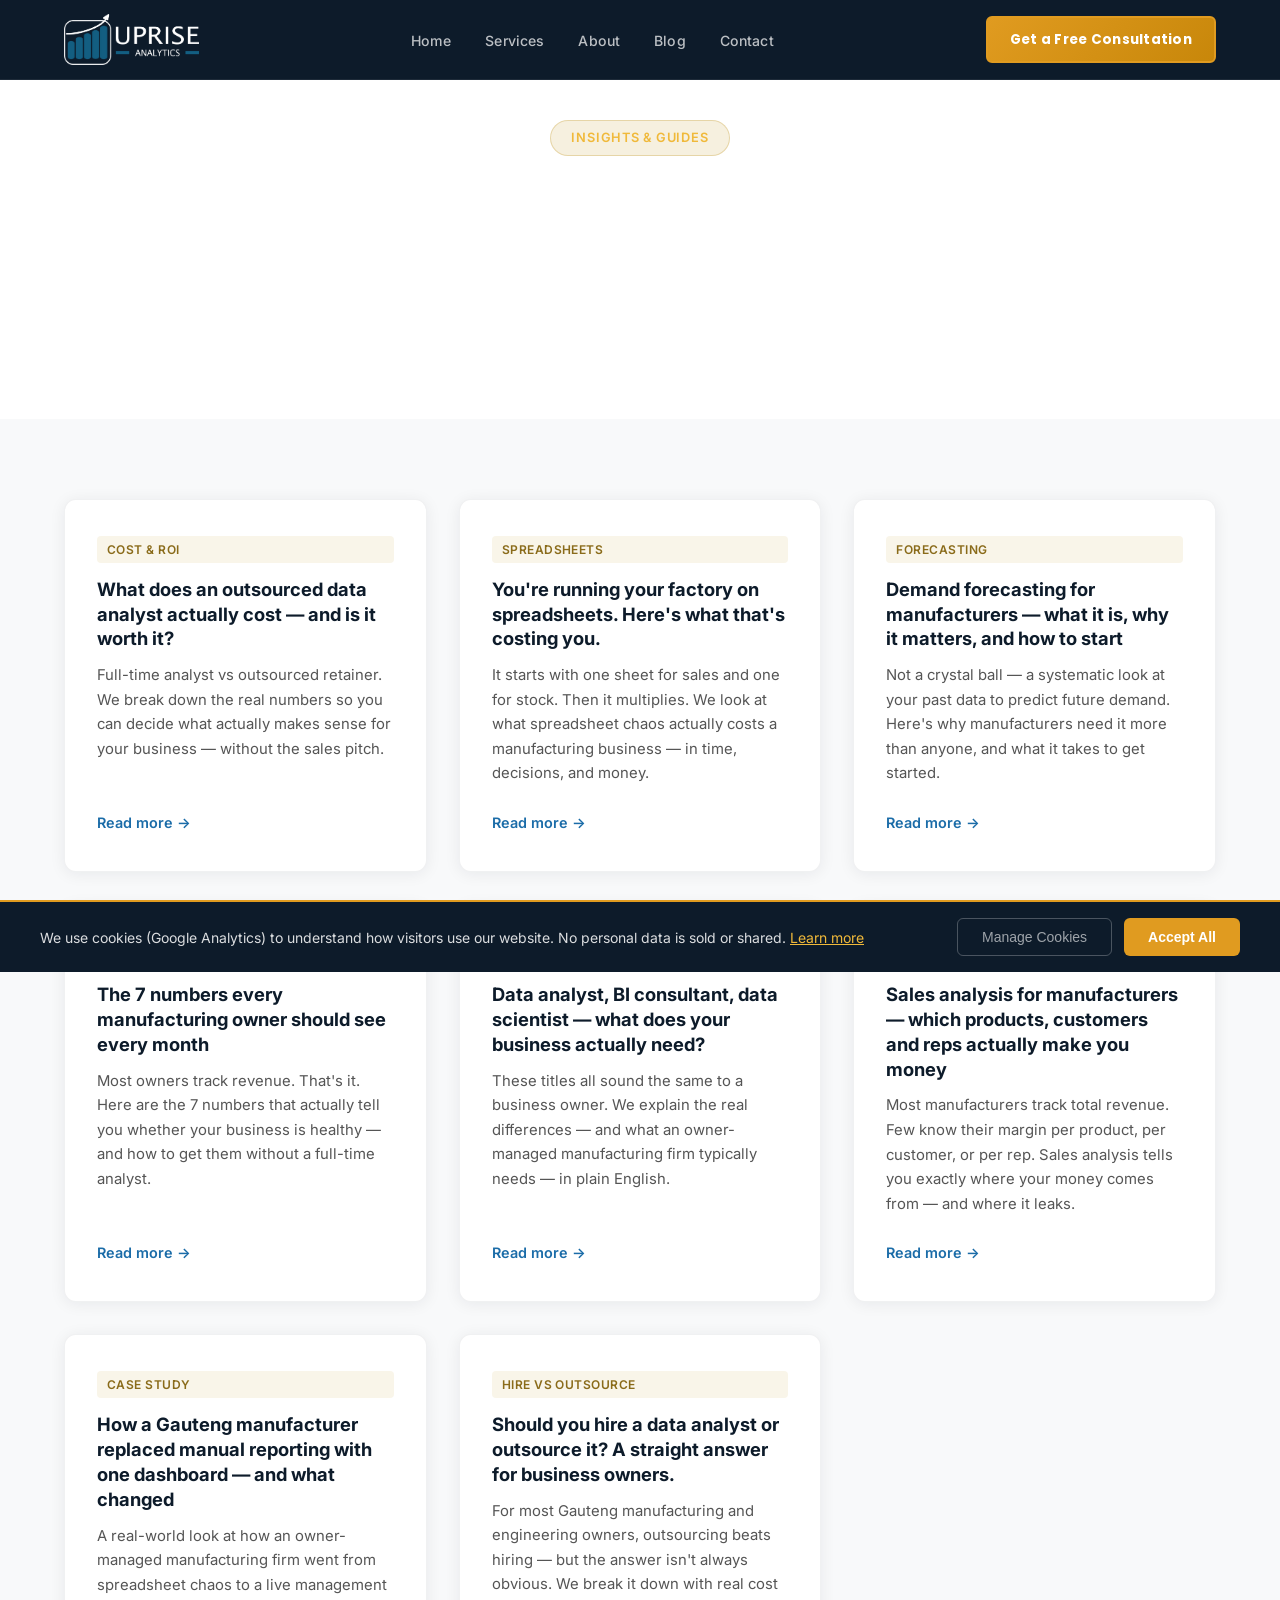
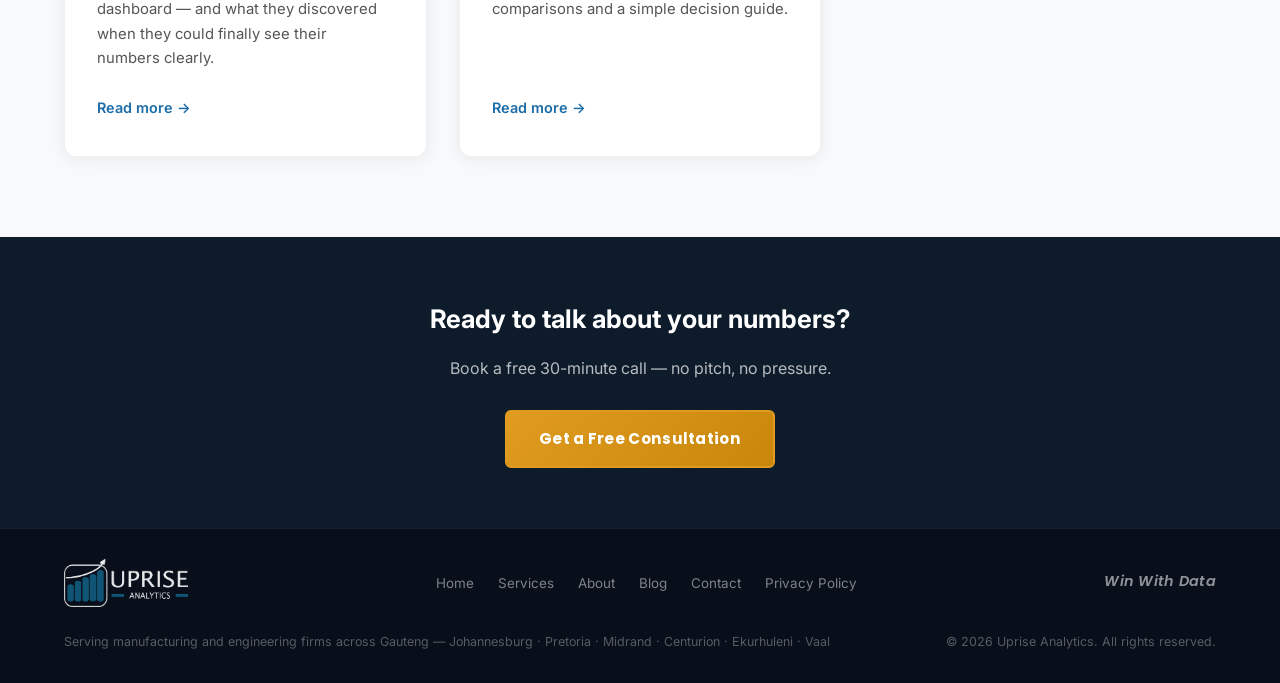
==== blog/index.html @ acd62230 "SEO content rewrite + 8 blog posts targeting Gauteng manufacturing - Rewrote all homepage copy: titl" ====
<!DOCTYPE html>
<html lang="en">
<head>
    <!-- Disable GA if user opted out -->
    <script>if (localStorage.getItem('analyticsConsent') === 'false') { window['ga-disable-G-B9ZDE1XXMC'] = true; }</script>

    <!-- Google tag (gtag.js) -->
    <script async src="https://www.googletagmanager.com/gtag/js?id=G-B9ZDE1XXMC"></script>
    <script>
      window.dataLayer = window.dataLayer || [];
      function gtag(){dataLayer.push(arguments);}
      gtag('js', new Date());
      gtag('config', 'G-B9ZDE1XXMC');
    </script>

    <meta charset="UTF-8">
    <meta name="viewport" content="width=device-width, initial-scale=1.0">
    <meta name="description" content="Practical data and analytics guides for owner-managed manufacturing and engineering businesses in Gauteng. No jargon — just answers.">
    <meta name="robots" content="index, follow">
    <title>Data Analytics Blog for Gauteng Manufacturers | Uprise Analytics</title>

    <!-- Favicon -->
    <link rel="icon" type="image/png" href="../Images/favcon.png">
    <link rel="apple-touch-icon" href="../Images/favcon.png">

    <!-- Canonical -->
    <link rel="canonical" href="https://www.upriseanalytics.co.za/blog/">

    <!-- Open Graph -->
    <meta property="og:type"        content="website">
    <meta property="og:url"         content="https://www.upriseanalytics.co.za/blog/">
    <meta property="og:title"       content="Data Analytics Blog for Gauteng Manufacturers | Uprise Analytics">
    <meta property="og:description" content="Practical data and analytics guides for owner-managed manufacturing and engineering businesses in Gauteng. No jargon — just answers.">
    <meta property="og:image"       content="https://www.upriseanalytics.co.za/Images/logo-dark.png">
    <meta property="og:locale"      content="en_ZA">
    <meta property="og:site_name"   content="Uprise Analytics">

    <!-- Google Fonts -->
    <link rel="preconnect" href="https://fonts.googleapis.com">
    <link rel="preconnect" href="https://fonts.gstatic.com" crossorigin>
    <link href="https://fonts.googleapis.com/css2?family=Poppins:wght@300;400;500;600;700;800&family=Inter:wght@300;400;500;600&display=swap" rel="stylesheet">

    <!-- Styles -->
    <link rel="stylesheet" href="../css/styles.css">
    <style>
        .blog-hero {
            background: var(--color-navy);
            color: white;
            padding: 120px 0 60px;
            text-align: center;
        }
        .blog-hero-badge {
            display: inline-block;
            background: rgba(196,154,42,0.15);
            color: var(--color-accent-light, #C9A84C);
            border: 1px solid rgba(196,154,42,0.3);
            border-radius: 50px;
            padding: 6px 20px;
            font-size: 0.8rem;
            font-weight: 600;
            letter-spacing: 0.06em;
            text-transform: uppercase;
            margin-bottom: 20px;
        }
        .blog-hero h1 {
            font-size: clamp(1.8rem, 4vw, 2.8rem);
            font-weight: 700;
            line-height: 1.2;
            margin-bottom: 16px;
            color: white;
        }
        .blog-hero p {
            font-size: 1.05rem;
            color: rgba(255,255,255,0.75);
            max-width: 600px;
            margin: 0 auto;
        }
        .blog-grid-section {
            padding: 80px 0;
            background: #f8f9fa;
        }
        .blog-grid {
            display: grid;
            grid-template-columns: repeat(auto-fill, minmax(320px, 1fr));
            gap: 32px;
        }
        .blog-card {
            background: white;
            border-radius: 12px;
            padding: 36px 32px;
            box-shadow: 0 2px 16px rgba(13,27,42,0.07);
            display: flex;
            flex-direction: column;
            transition: transform 0.2s ease, box-shadow 0.2s ease;
            border: 1px solid rgba(13,27,42,0.06);
        }
        .blog-card:hover {
            transform: translateY(-4px);
            box-shadow: 0 8px 32px rgba(13,27,42,0.12);
        }
        .blog-card-tag {
            display: inline-block;
            background: rgba(196,154,42,0.1);
            color: #8a6b1a;
            border-radius: 4px;
            padding: 3px 10px;
            font-size: 0.75rem;
            font-weight: 600;
            letter-spacing: 0.04em;
            text-transform: uppercase;
            margin-bottom: 14px;
        }
        .blog-card h2 {
            font-size: 1.15rem;
            font-weight: 700;
            color: var(--color-navy, #0D1B2A);
            line-height: 1.35;
            margin-bottom: 12px;
        }
        .blog-card p {
            font-size: 0.93rem;
            color: #555;
            line-height: 1.65;
            flex-grow: 1;
            margin-bottom: 24px;
        }
        .blog-card-link {
            display: inline-flex;
            align-items: center;
            gap: 6px;
            color: var(--color-blue, #1B6CA8);
            font-weight: 600;
            font-size: 0.9rem;
            text-decoration: none;
            transition: gap 0.2s ease;
        }
        .blog-card-link:hover {
            gap: 10px;
        }
        .blog-cta-section {
            background: var(--color-navy, #0D1B2A);
            padding: 60px 0;
            text-align: center;
        }
        .blog-cta-section h2 {
            color: white;
            font-size: 1.6rem;
            margin-bottom: 12px;
        }
        .blog-cta-section p {
            color: rgba(255,255,255,0.7);
            margin-bottom: 28px;
        }
    </style>
</head>
<body>

    <!-- NAVIGATION -->
    <nav class="navbar" id="navbar">
        <div class="container nav-container">
            <a href="/" class="nav-logo">
                <img src="../Images/logo-white.png" alt="Uprise Analytics" class="nav-logo-img nav-logo-white">
                <img src="../Images/logo-dark.png"  alt="Uprise Analytics" class="nav-logo-img nav-logo-dark">
            </a>
            <ul class="nav-links" id="navLinks">
                <li><a href="/" class="nav-link">Home</a></li>
                <li><a href="/#services" class="nav-link">Services</a></li>
                <li><a href="/#about" class="nav-link">About</a></li>
                <li><a href="/blog/" class="nav-link">Blog</a></li>
                <li><a href="/#contact" class="nav-link">Contact</a></li>
                <li class="nav-mobile-cta"><a href="/#contact" class="btn btn-accent">Get a Free Consultation</a></li>
            </ul>
            <a href="/#contact" class="btn btn-accent nav-cta">Get a Free Consultation</a>
            <button class="hamburger" id="hamburger" aria-label="Toggle navigation menu">
                <span></span>
                <span></span>
                <span></span>
            </button>
        </div>
    </nav>

    <!-- BLOG HERO -->
    <section class="blog-hero">
        <div class="container">
            <span class="blog-hero-badge">Insights &amp; Guides</span>
            <h1>Data &amp; analytics &mdash; straight answers for business owners</h1>
            <p>No vendor pitches. No jargon. Just practical guides written for people who run manufacturing and engineering businesses in Gauteng.</p>
        </div>
    </section>

    <!-- BLOG GRID -->
    <section class="blog-grid-section">
        <div class="container">
            <div class="blog-grid">

                <div class="blog-card">
                    <span class="blog-card-tag">Cost &amp; ROI</span>
                    <h2>What does an outsourced data analyst actually cost &mdash; and is it worth it?</h2>
                    <p>Full-time analyst vs outsourced retainer. We break down the real numbers so you can decide what actually makes sense for your business &mdash; without the sales pitch.</p>
                    <a href="outsourced-data-analyst-cost-south-africa.html" class="blog-card-link">Read more &rarr;</a>
                </div>

                <div class="blog-card">
                    <span class="blog-card-tag">Spreadsheets</span>
                    <h2>You're running your factory on spreadsheets. Here's what that's costing you.</h2>
                    <p>It starts with one sheet for sales and one for stock. Then it multiplies. We look at what spreadsheet chaos actually costs a manufacturing business &mdash; in time, decisions, and money.</p>
                    <a href="running-manufacturing-business-on-spreadsheets.html" class="blog-card-link">Read more &rarr;</a>
                </div>

                <div class="blog-card">
                    <span class="blog-card-tag">Forecasting</span>
                    <h2>Demand forecasting for manufacturers &mdash; what it is, why it matters, and how to start</h2>
                    <p>Not a crystal ball &mdash; a systematic look at your past data to predict future demand. Here's why manufacturers need it more than anyone, and what it takes to get started.</p>
                    <a href="demand-forecasting-manufacturers-south-africa.html" class="blog-card-link">Read more &rarr;</a>
                </div>

                <div class="blog-card">
                    <span class="blog-card-tag">KPIs</span>
                    <h2>The 7 numbers every manufacturing owner should see every month</h2>
                    <p>Most owners track revenue. That's it. Here are the 7 numbers that actually tell you whether your business is healthy &mdash; and how to get them without a full-time analyst.</p>
                    <a href="manufacturing-kpis-every-owner-should-track.html" class="blog-card-link">Read more &rarr;</a>
                </div>

                <div class="blog-card">
                    <span class="blog-card-tag">Hiring Guide</span>
                    <h2>Data analyst, BI consultant, data scientist &mdash; what does your business actually need?</h2>
                    <p>These titles all sound the same to a business owner. We explain the real differences &mdash; and what an owner-managed manufacturing firm typically needs &mdash; in plain English.</p>
                    <a href="data-analyst-vs-bi-consultant.html" class="blog-card-link">Read more &rarr;</a>
                </div>

                <div class="blog-card">
                    <span class="blog-card-tag">Sales Analysis</span>
                    <h2>Sales analysis for manufacturers &mdash; which products, customers and reps actually make you money</h2>
                    <p>Most manufacturers track total revenue. Few know their margin per product, per customer, or per rep. Sales analysis tells you exactly where your money comes from &mdash; and where it leaks.</p>
                    <a href="sales-analysis-for-manufacturers.html" class="blog-card-link">Read more &rarr;</a>
                </div>

                <div class="blog-card">
                    <span class="blog-card-tag">Case Study</span>
                    <h2>How a Gauteng manufacturer replaced manual reporting with one dashboard &mdash; and what changed</h2>
                    <p>A real-world look at how an owner-managed manufacturing firm went from spreadsheet chaos to a live management dashboard &mdash; and what they discovered when they could finally see their numbers clearly.</p>
                    <a href="gauteng-manufacturing-dashboard-case-study.html" class="blog-card-link">Read more &rarr;</a>
                </div>

                <div class="blog-card">
                    <span class="blog-card-tag">Hire vs Outsource</span>
                    <h2>Should you hire a data analyst or outsource it? A straight answer for business owners.</h2>
                    <p>For most Gauteng manufacturing and engineering owners, outsourcing beats hiring &mdash; but the answer isn't always obvious. We break it down with real cost comparisons and a simple decision guide.</p>
                    <a href="hire-or-outsource-data-analyst.html" class="blog-card-link">Read more &rarr;</a>
                </div>

            </div>
        </div>
    </section>

    <!-- BLOG CTA -->
    <section class="blog-cta-section">
        <div class="container">
            <h2>Ready to talk about your numbers?</h2>
            <p>Book a free 30-minute call &mdash; no pitch, no pressure.</p>
            <a href="/#contact" class="btn btn-accent">Get a Free Consultation</a>
        </div>
    </section>

    <!-- FOOTER -->
    <footer class="footer">
        <div class="container footer-container">
            <a href="/" class="nav-logo footer-logo">
                <img src="../Images/logo-white.png" alt="Uprise Analytics" class="footer-logo-img">
            </a>
            <nav class="footer-nav" aria-label="Footer navigation">
                <a href="/">Home</a>
                <a href="/#services">Services</a>
                <a href="/#about">About</a>
                <a href="/blog/">Blog</a>
                <a href="/#contact">Contact</a>
                <a href="/privacy-policy.html">Privacy Policy</a>
            </nav>
            <p class="footer-tagline"><em>Win With Data</em></p>
            <p class="footer-copy">Serving manufacturing and engineering firms across Gauteng &mdash; Johannesburg &middot; Pretoria &middot; Midrand &middot; Centurion &middot; Ekurhuleni &middot; Vaal</p>
            <p class="footer-copy">&copy; 2026 Uprise Analytics. All rights reserved.</p>
        </div>
    </footer>

    <!-- Cookie Consent Banner -->
    <div id="cookieBanner" class="cookie-banner" role="dialog" aria-label="Cookie notice" aria-live="polite">
        <div class="cookie-banner__inner">
            <p class="cookie-banner__text">
                We use cookies (Google Analytics) to understand how visitors use our website. No personal data is sold or shared.
                <a href="/privacy-policy.html" style="color: var(--color-accent-light); text-decoration: underline;">Learn more</a>
            </p>
            <div class="cookie-banner__actions">
                <button id="cookieManage" class="cookie-banner__decline">Manage Cookies</button>
                <button id="cookieAccept" class="cookie-banner__accept">Accept All</button>
            </div>
        </div>
    </div>

    <!-- Cookie Settings Modal -->
    <div id="cookieModal" class="cookie-modal" role="dialog" aria-modal="true" aria-label="Cookie settings">
        <div class="cookie-modal__overlay"></div>
        <div class="cookie-modal__box">
            <div class="cookie-modal__header">
                <h2>Cookie Settings</h2>
                <button id="cookieModalClose" class="cookie-modal__close" aria-label="Close">&times;</button>
            </div>
            <div class="cookie-modal__body">
                <div class="cookie-row">
                    <div class="cookie-row__info">
                        <strong>Essential Cookies</strong>
                        <p>Required for the website to work properly. These cannot be disabled.</p>
                    </div>
                    <label class="cookie-toggle">
                        <input type="checkbox" checked disabled>
                        <span class="cookie-toggle__slider"></span>
                    </label>
                </div>
                <div class="cookie-row">
                    <div class="cookie-row__info">
                        <strong>Analytics Cookies</strong>
                        <p>Google Analytics &mdash; helps us understand how visitors use our site. No personal data is sold or shared.</p>
                    </div>
                    <label class="cookie-toggle">
                        <input type="checkbox" id="analyticsToggle" checked>
                        <span class="cookie-toggle__slider"></span>
                    </label>
                </div>
            </div>
            <div class="cookie-modal__footer">
                <button id="cookieSavePrefs" class="cookie-banner__accept">Save Preferences</button>
            </div>
        </div>
    </div>

    <script src="../js/main.js"></script>
</body>
</html>
---- css/styles.css ----
/* ================================================
   UPRISE ANALYTICS — STYLESHEET
   ================================================ */

/* ---- Custom Properties ---- */
:root {
    --color-primary:       #1B6CA8;   /* rich saturated blue-teal  */
    --color-primary-dark:  #0D1B2A;   /* deep navy                 */
    --color-primary-light: #2E86C1;   /* brighter hover variant    */
    --color-accent:        #E09B20;   /* bright amber — WCAG AA    */
    --color-accent-light:  #F0B93A;
    --color-accent-hover:  #C8870A;   /* darker amber for hover    */
    --color-white:         #FFFFFF;
    --color-surface:       #F8FAFC;   /* barely off-white          */
    --color-why-bg:        #EEF4FB;   /* blue-tinted section bg    */
    --color-gray-50:       #F8F9FA;
    --color-gray-100:      #F1F3F5;
    --color-gray-200:      #E9ECEF;
    --color-gray-400:      #ADB5BD;
    --color-gray-600:      #6C757D;
    --color-text:          #0F172A;
    --color-text-muted:    #475569;

    --font-heading: 'Poppins', sans-serif;
    --font-body:    'Inter', sans-serif;

    --shadow-sm:  0 1px 3px rgba(0,0,0,0.08);
    --shadow-md:  0 4px 16px rgba(0,0,0,0.10);
    --shadow-lg:  0 8px 32px rgba(0,0,0,0.12);
    --shadow-xl:  0 16px 48px rgba(0,0,0,0.15);

    --radius-sm:  6px;
    --radius-md:  12px;
    --radius-lg:  20px;
    --radius-xl:  32px;

    --transition:    all 0.3s ease;
    --container-max: 1200px;
    --nav-height:    80px;
}


/* ================================================
   RESET & BASE
   ================================================ */
*, *::before, *::after {
    box-sizing: border-box;
    margin: 0;
    padding: 0;
}

html {
    scroll-behavior: smooth;
    scroll-padding-top: var(--nav-height);
}

body {
    font-family: var(--font-body);
    color: var(--color-text);
    background: var(--color-white);
    line-height: 1.75;
    -webkit-font-smoothing: antialiased;
}

img  { max-width: 100%; display: block; }
a    { text-decoration: none; color: inherit; }
ul   { list-style: none; }


/* ================================================
   UTILITIES
   ================================================ */
.container {
    max-width: var(--container-max);
    margin: 0 auto;
    padding: 0 24px;
}

.text-accent { color: var(--color-accent); }


/* ---- Buttons ---- */
.btn {
    display: inline-flex;
    align-items: center;
    justify-content: center;
    gap: 8px;
    padding: 14px 32px;
    border-radius: var(--radius-sm);
    font-family: var(--font-heading);
    font-weight: 600;
    font-size: 0.95rem;
    letter-spacing: 0.02em;
    cursor: pointer;
    border: 2px solid transparent;
    transition: var(--transition);
    white-space: nowrap;
}

.btn-primary {
    background: var(--color-primary);
    color: var(--color-white);
    border-color: var(--color-primary);
}
.btn-primary:hover {
    background: var(--color-primary-light);
    border-color: var(--color-primary-light);
    transform: translateY(-2px);
    box-shadow: var(--shadow-md);
}

.btn-accent {
    background: linear-gradient(135deg, var(--color-accent), var(--color-accent-hover));
    color: #ffffff;
    border-color: var(--color-accent);
    font-weight: 700;
}
.btn-accent:hover {
    background: linear-gradient(135deg, var(--color-accent-light), var(--color-accent));
    border-color: var(--color-accent-light);
    transform: translateY(-2px);
    box-shadow: 0 6px 24px rgba(224,155,32,0.40);
}

.btn-light {
    background: var(--color-white);
    color: var(--color-primary);
    border-color: var(--color-white);
}
.btn-light:hover {
    background: transparent;
    color: var(--color-white);
    transform: translateY(-2px);
}

.btn-outline-light {
    background: transparent;
    color: var(--color-white);
    border-color: rgba(255,255,255,0.45);
}
.btn-outline-light:hover {
    background: rgba(255,255,255,0.1);
    border-color: var(--color-white);
    transform: translateY(-2px);
}

.btn-full {
    width: 100%;
    padding: 14px 30px;
}


/* ---- Section Shared ---- */
.section-header {
    text-align: center;
    margin-bottom: 48px;
}

.section-badge {
    display: inline-block;
    padding: 5px 16px;
    background: rgba(28,61,90,0.08);
    color: var(--color-primary);
    border-radius: 100px;
    font-size: 0.72rem;
    font-weight: 700;
    letter-spacing: 0.12em;
    text-transform: uppercase;
    margin-bottom: 14px;
}

.section-badge--light {
    background: rgba(255,255,255,0.14);
    color: rgba(255,255,255,0.9);
}

.section-title {
    font-family: var(--font-heading);
    font-size: clamp(2rem, 4vw, 2.75rem);
    font-weight: 700;
    color: var(--color-text);
    line-height: 1.2;
    margin-bottom: 16px;
}

.section-title--light { color: var(--color-white); }

.section-subtitle {
    font-size: 1rem;
    color: var(--color-text-muted);
    max-width: 540px;
    margin: 0 auto;
    line-height: 1.75;
}

.section-subtitle--light { color: rgba(255,255,255,0.7); }


/* ================================================
   NAVBAR
   ================================================ */
.navbar {
    position: fixed;
    top: 0; left: 0; right: 0;
    z-index: 1000;
    height: var(--nav-height);
    background: #0D1B2A;
    border-bottom: 1px solid rgba(255,255,255,0.07);
    transition: box-shadow 0.3s ease;
}

.navbar.scrolled {
    box-shadow: 0 2px 24px rgba(0,0,0,0.45);
}

.nav-container {
    height: 100%;
    display: flex;
    align-items: center;
    justify-content: space-between;
    gap: 24px;
}

/* ---- Logo (horizontal: icon + wordmark) ---- */
.nav-logo {
    display: flex;
    align-items: center;
    gap: 10px;
    flex-shrink: 0;
    text-decoration: none;
}


/* ---- Nav links ---- */
.nav-links {
    display: flex;
    align-items: center;
    gap: 2px;
    flex: 1;
    justify-content: center;
}

.nav-link {
    padding: 8px 16px;
    border-radius: var(--radius-sm);
    font-size: 0.88rem;
    font-weight: 500;
    color: rgba(255,255,255,0.72);
    transition: var(--transition);
    letter-spacing: 0.01em;
}

.nav-link:hover,
.nav-link.active {
    color: #ffffff;
    background: rgba(255,255,255,0.08);
}

.nav-cta {
    font-size: 0.84rem;
    padding: 10px 22px;
    flex-shrink: 0;
}

/* ---- Hamburger ---- */
.hamburger {
    display: none;
    flex-direction: column;
    gap: 5px;
    background: none;
    border: none;
    cursor: pointer;
    padding: 6px;
    flex-shrink: 0;
}

.hamburger span {
    display: block;
    width: 22px;
    height: 2px;
    background: rgba(255,255,255,0.85);
    border-radius: 2px;
    transition: var(--transition);
}

.hamburger.active span:nth-child(1) { transform: translateY(7px) rotate(45deg); }
.hamburger.active span:nth-child(2) { opacity: 0; transform: scaleX(0); }
.hamburger.active span:nth-child(3) { transform: translateY(-7px) rotate(-45deg); }

/* Navbar logo */
.nav-logo-img {
    height: 52px;
    width: auto;
    object-fit: contain;
    display: block;
}

.nav-logo-dark  { display: none; }
.nav-mobile-cta { display: none; }

/* Footer logo — proper white PNG, no filter needed */
.footer-logo-img {
    height: 48px;
    width: auto;
    object-fit: contain;
    display: block;
    opacity: 0.9;
}


/* ================================================
   HERO
   ================================================ */
.hero {
    min-height: 100vh;
    background: linear-gradient(160deg, #080F1A 0%, #0D1B2A 50%, #0F2D48 100%);
    display: flex;
    flex-direction: column;
    position: relative;
    overflow: hidden;
    padding-top: var(--nav-height);
}

.hero-bg-pattern {
    position: absolute;
    inset: 0;
    background-image:
        radial-gradient(ellipse at 75% 40%, rgba(27,108,168,0.22) 0%, transparent 60%),
        radial-gradient(ellipse at 15% 85%, rgba(224,155,32,0.08) 0%, transparent 50%);
    pointer-events: none;
}

.hero-container {
    flex: 1;
    display: grid;
    grid-template-columns: 1fr 1fr;
    gap: 56px;
    align-items: center;
    padding-top: 72px;
    padding-bottom: 56px;
}

/* About card logo */
.about-logo-img {
    width: 100%;
    max-width: 260px;
    height: auto;
    object-fit: contain;
    display: block;
    margin: 0 auto;
    opacity: 0.92;
}

.hero-badge {
    display: inline-block;
    padding: 6px 16px;
    background: rgba(201,168,76,0.14);
    border: 1px solid rgba(201,168,76,0.28);
    color: var(--color-accent-light);
    border-radius: 100px;
    font-size: 0.72rem;
    font-weight: 600;
    letter-spacing: 0.1em;
    text-transform: uppercase;
    margin-bottom: 22px;
}

.hero-title {
    font-family: var(--font-heading);
    font-size: clamp(2.4rem, 5.5vw, 3.5rem);
    font-weight: 800;
    color: var(--color-white);
    line-height: 1.15;
    margin-bottom: 22px;
}

.hero-subtitle {
    font-size: 1.1rem;
    color: rgba(255,255,255,0.72);
    line-height: 1.8;
    margin-bottom: 40px;
    max-width: 480px;
}

.hero-actions {
    display: flex;
    gap: 14px;
    flex-wrap: wrap;
}

.hero-slogan {
    margin-top: 20px;
    margin-bottom: 4px;
    font-family: var(--font-heading);
    font-size: 1.05rem;
    font-weight: 600;
    color: rgba(255,255,255,0.75);
    letter-spacing: 0.02em;
}

.hero-trust {
    margin-top: 8px;
    font-size: 0.82rem;
    color: rgba(255,255,255,0.48);
    letter-spacing: 0.01em;
}

/* Chart graphic */
.hero-visual {
    display: flex;
    align-items: center;
    justify-content: center;
}

.chart-graphic {
    background: rgba(255,255,255,0.04);
    border: 1px solid rgba(255,255,255,0.1);
    border-radius: var(--radius-lg);
    padding: 28px 24px;
    backdrop-filter: blur(8px);
    width: 100%;
    max-width: 420px;
}

.hero-chart { width: 100%; }

/* Scroll indicator */
.hero-scroll {
    display: flex;
    flex-direction: column;
    align-items: center;
    gap: 8px;
    padding: 20px;
    color: rgba(255,255,255,0.38);
    font-size: 0.7rem;
    letter-spacing: 0.12em;
    text-transform: uppercase;
}

.scroll-line {
    width: 1px;
    height: 36px;
    background: linear-gradient(to bottom, rgba(255,255,255,0.38), transparent);
    animation: scrollPulse 2s ease-in-out infinite;
}

@keyframes scrollPulse {
    0%, 100% { opacity: 0.38; }
    50%       { opacity: 0.9; }
}


/* ================================================
   TOOLS STRIP
   ================================================ */
.tools-strip {
    background: var(--color-white);
    border-top: 1px solid var(--color-gray-200);
    border-bottom: 1px solid var(--color-gray-200);
    padding: 22px 0;
}

.tools-strip-inner {
    display: flex;
    align-items: center;
    gap: 32px;
    flex-wrap: wrap;
}

.tools-strip-label {
    font-size: 0.67rem;
    font-weight: 700;
    letter-spacing: 0.14em;
    text-transform: uppercase;
    color: var(--color-text-muted);
    white-space: nowrap;
    flex-shrink: 0;
}

.tools-list {
    display: flex;
    align-items: center;
    flex-wrap: wrap;
    gap: 0;
    flex: 1;
}

.tool-item {
    font-size: 0.8rem;
    font-weight: 600;
    color: var(--color-text);
    font-family: var(--font-heading);
    padding: 4px 18px;
    border-right: 1px solid var(--color-gray-200);
    white-space: nowrap;
}

.tool-item:last-child {
    border-right: none;
}


/* ================================================
   SERVICES
   ================================================ */
.services {
    padding: 80px 0;
    background: var(--color-surface);
}

.services-grid {
    display: grid;
    grid-template-columns: repeat(3, 1fr);
    gap: 24px;
}

.service-card {
    background: var(--color-white);
    border: 1.5px solid var(--color-gray-200);
    border-radius: var(--radius-lg);
    padding: 40px 32px;
    position: relative;
    transition: var(--transition);
}

.service-card:hover {
    border-color: var(--color-primary);
    border-left: 3px solid var(--color-accent);
    transform: translateY(-5px);
    box-shadow: var(--shadow-lg);
}

/* Featured card */
.service-card.featured {
    background: linear-gradient(145deg, #1B4F72 0%, #1B6CA8 100%);
    border-color: #1B6CA8;
}

.service-card.featured .service-title { color: var(--color-white); }

.service-card.featured .service-desc,
.service-card.featured .service-list li { color: rgba(255,255,255,0.75); }

.service-card.featured .service-icon {
    background: rgba(255,255,255,0.12);
    color: var(--color-accent);
}

.service-card.featured .service-list li::before {
    background: var(--color-accent);
}

.featured-badge {
    position: absolute;
    top: -1px;
    right: 24px;
    background: var(--color-accent);
    color: var(--color-primary-dark);
    font-size: 0.68rem;
    font-weight: 700;
    letter-spacing: 0.09em;
    text-transform: uppercase;
    padding: 4px 12px;
    border-radius: 0 0 var(--radius-sm) var(--radius-sm);
}

.service-icon {
    width: 58px;
    height: 58px;
    background: rgba(28,61,90,0.07);
    color: var(--color-primary);
    border-radius: var(--radius-md);
    display: flex;
    align-items: center;
    justify-content: center;
    margin: 0 auto 22px;
    flex-shrink: 0;
}

.service-title {
    font-family: var(--font-heading);
    font-size: 1.1rem;
    font-weight: 700;
    color: var(--color-text);
    margin-bottom: 12px;
    line-height: 1.35;
}

.service-desc {
    font-size: 0.94rem;
    color: var(--color-text-muted);
    line-height: 1.75;
    margin-bottom: 24px;
}

.service-list {
    display: flex;
    flex-direction: column;
    gap: 9px;
}

.service-list li {
    font-size: 0.9rem;
    color: var(--color-text-muted);
    padding-left: 18px;
    position: relative;
    line-height: 1.5;
}

.service-list li::before {
    content: '';
    position: absolute;
    left: 0;
    top: 6px;
    width: 6px;
    height: 6px;
    background: var(--color-accent);
    border-radius: 50%;
}


/* ================================================
   CTA STRIP
   ================================================ */
.cta-strip {
    background: #0D1B2A;
    border-top: 3px solid var(--color-accent);
    border-bottom: 1px solid rgba(255,255,255,0.06);
    padding: 48px 0;
}

.cta-strip-inner {
    display: flex;
    align-items: center;
    justify-content: space-between;
    gap: 24px;
    flex-wrap: wrap;
}

.cta-strip-text {
    font-family: var(--font-heading);
    font-weight: 700;
    font-size: clamp(1.2rem, 2.5vw, 1.6rem);
    color: var(--color-white);
}


/* ================================================
   WHY US
   ================================================ */
.why-us {
    padding: 100px 0;
    background: var(--color-why-bg);
}

.why-grid {
    display: grid;
    grid-template-columns: repeat(4, 1fr);
    gap: 20px;
}

.why-card {
    background: var(--color-white);
    border-radius: var(--radius-lg);
    padding: 32px 24px;
    text-align: center;
    border: 1.5px solid var(--color-gray-200);
    transition: var(--transition);
}

.why-card:hover {
    transform: translateY(-4px);
    box-shadow: var(--shadow-md);
    border-color: var(--color-primary);
}

.why-icon {
    width: 52px;
    height: 52px;
    background: rgba(27, 108, 168, 0.1);
    color: var(--color-primary);
    border-radius: var(--radius-md);
    display: flex;
    align-items: center;
    justify-content: center;
    margin: 0 auto 18px;
}

.why-card h4,
.why-card-title {
    font-family: var(--font-heading);
    font-size: 0.92rem;
    font-weight: 700;
    color: var(--color-text);
    margin-bottom: 10px;
    line-height: 1.4;
}

.why-card p {
    font-size: 0.84rem;
    color: var(--color-text-muted);
    line-height: 1.65;
}


/* ================================================
   ABOUT
   ================================================ */
.about {
    padding: 100px 0;
    background: var(--color-white);
}

.about-container {
    display: grid;
    grid-template-columns: 1fr 1.6fr;
    gap: 80px;
    align-items: center;
}

.about-card {
    background: linear-gradient(145deg, #0D1B2A 0%, #1B4F72 100%);
    border-radius: var(--radius-xl);
    padding: 48px 40px;
    color: var(--color-white);
    display: flex;
    flex-direction: column;
    gap: 28px;
}

.about-logo {
    display: flex;
    justify-content: center;
    padding-bottom: 4px;
}

.about-divider {
    height: 1px;
    background: rgba(255,255,255,0.1);
}

.about-stat {
    display: flex;
    flex-direction: column;
    gap: 4px;
}

.stat-number {
    font-family: var(--font-heading);
    font-size: 1.9rem;
    font-weight: 800;
    color: var(--color-accent);
    line-height: 1;
}

.stat-label {
    font-size: 0.82rem;
    color: rgba(255,255,255,0.65);
    letter-spacing: 0.03em;
}

/* About text side */
.about-content .section-badge { display: inline-block; margin-bottom: 12px; }
.about-content .section-title { text-align: left; margin-bottom: 24px; }

.about-text {
    font-size: 1rem;
    color: var(--color-text-muted);
    line-height: 1.8;
    margin-bottom: 16px;
}

.about-content .btn { margin-top: 32px; }


/* ================================================
   CONTACT
   ================================================ */
.contact {
    padding: 100px 0;
    background: linear-gradient(135deg, #0D1B2A 0%, #1B3A5C 100%);
}

.contact .section-header { margin-bottom: 56px; }

.contact-container {
    display: grid;
    grid-template-columns: 1fr 2fr;
    gap: 48px;
    background: rgba(255,255,255,0.04);
    border: 1px solid rgba(255,255,255,0.1);
    border-radius: var(--radius-xl);
    padding: 48px;
    backdrop-filter: blur(8px);
}

.contact-info h3 {
    font-family: var(--font-heading);
    font-size: 1rem;
    font-weight: 700;
    color: var(--color-white);
    margin-bottom: 32px;
}

.contact-item {
    display: flex;
    align-items: flex-start;
    gap: 16px;
    margin-bottom: 24px;
}

.contact-icon {
    width: 44px;
    height: 44px;
    background: rgba(255,255,255,0.1);
    border: 1px solid rgba(255,255,255,0.15);
    border-radius: var(--radius-sm);
    display: flex;
    align-items: center;
    justify-content: center;
    flex-shrink: 0;
    color: #ffffff;   /* SVG icons inherit this as stroke color */
}

.contact-label {
    display: block;
    font-size: 0.7rem;
    color: rgba(255,255,255,0.45);
    letter-spacing: 0.1em;
    text-transform: uppercase;
    margin-bottom: 4px;
}

.contact-value {
    font-size: 0.88rem;
    color: var(--color-white);
    font-weight: 500;
    transition: var(--transition);
    word-break: break-all;
}

.contact-value:hover { color: var(--color-accent); }

/* Form */
.contact-form {
    display: flex;
    flex-direction: column;
    gap: 18px;
    min-width: 0;
}

.form-row {
    display: grid;
    grid-template-columns: 1fr 1fr;
    gap: 18px;
}

.form-group {
    display: flex;
    flex-direction: column;
    gap: 7px;
    min-width: 0;
}

.form-group label {
    font-size: 0.78rem;
    font-weight: 600;
    color: rgba(255,255,255,0.78);
    letter-spacing: 0.04em;
}

.form-group input,
.form-group select,
.form-group textarea {
    width: 100%;
    background: rgba(255,255,255,0.07);
    border: 1.5px solid rgba(255,255,255,0.14);
    border-radius: var(--radius-sm);
    padding: 12px 16px;
    font-family: var(--font-body);
    font-size: 0.9rem;
    color: var(--color-white);
    transition: var(--transition);
    outline: none;
    -webkit-appearance: none;
}

.form-group input::placeholder,
.form-group textarea::placeholder {
    color: rgba(255,255,255,0.28);
}

.form-group select option {
    background: var(--color-primary-dark);
    color: var(--color-white);
}

.form-group input:focus,
.form-group select:focus,
.form-group textarea:focus {
    border-color: var(--color-accent);
    background: rgba(255,255,255,0.11);
    box-shadow: 0 0 0 3px rgba(201,168,76,0.14);
}

.form-group textarea {
    resize: vertical;
    min-height: 100px;
}

.label-optional {
    font-weight: 400;
    opacity: 0.55;
    font-size: 0.72rem;
}


.form-success {
    display: none;
    padding: 14px 20px;
    background: rgba(34,197,94,0.14);
    border: 1px solid rgba(34,197,94,0.28);
    border-radius: var(--radius-sm);
    color: #86efac;
    font-size: 0.88rem;
    text-align: center;
}

.form-success.show { display: block; }


/* ================================================
   FOOTER
   ================================================ */
.footer {
    background: #080F1A;
    border-top: 1px solid rgba(255,255,255,0.07);
    padding: 30px 0;
}

.footer-container {
    display: flex;
    align-items: center;
    justify-content: space-between;
    gap: 24px;
    flex-wrap: wrap;
}

.footer-logo { display: flex; align-items: center; }

.footer-nav {
    display: flex;
    gap: 24px;
}

.footer-nav a {
    font-size: 0.84rem;
    color: rgba(255,255,255,0.48);
    transition: var(--transition);
}

.footer-nav a:hover { color: var(--color-accent); }

.footer-tagline {
    font-family: var(--font-heading);
    font-size: 0.9rem;
    font-weight: 600;
    color: rgba(255,255,255,0.55);
    margin-bottom: 4px;
    letter-spacing: 0.02em;
}

.footer-copy {
    font-size: 0.78rem;
    color: rgba(255,255,255,0.32);
}


/* ================================================
   SCROLL ANIMATIONS
   ================================================ */
[data-aos] {
    opacity: 0;
    transform: translateY(28px);
    transition: opacity 0.65s ease, transform 0.65s ease;
}

[data-aos].aos-animate {
    opacity: 1;
    transform: translateY(0);
}

[data-aos-delay="100"] { transition-delay: 0.1s; }
[data-aos-delay="200"] { transition-delay: 0.2s; }
[data-aos-delay="300"] { transition-delay: 0.3s; }


/* ================================================
   RESPONSIVE — TABLET  (≤ 1024px)
   ================================================ */
@media (max-width: 1024px) {
    .services-grid     { grid-template-columns: 1fr 1fr; }
    .why-grid          { grid-template-columns: 1fr 1fr; }
    .about-container   { gap: 48px; }
    .contact-container { grid-template-columns: 1fr 1.5fr; }

    .nav-mobile-cta    { display: none; }
}


/* ================================================
   RESPONSIVE — MOBILE  (≤ 768px)
   ================================================ */
@media (max-width: 768px) {
    :root { --nav-height: 68px; }

    /* ---- Navbar: white on mobile so it's visible above dark hero ---- */
    .navbar {
        background: #ffffff;
        border-bottom: 1px solid rgba(0,0,0,0.10);
        box-shadow: 0 2px 12px rgba(0,0,0,0.08);
    }
    .navbar.scrolled { box-shadow: 0 2px 20px rgba(0,0,0,0.14); }

    /* Logo: swap to dark version, larger on mobile */
    .nav-logo-white { display: none; }
    .nav-logo-dark  { display: block; }
    .nav-logo-img   { height: 48px; }

    /* Nav links: dark text on white dropdown */
    .nav-link                { color: rgba(13,27,42,0.72); padding: 14px 12px; font-size: 0.95rem; }
    .nav-link:hover          { background: rgba(13,27,42,0.06); color: #0D1B2A; }
    .nav-link.active         { color: #0D1B2A; background: rgba(13,27,42,0.08); }

    /* Hamburger: dark lines */
    .hamburger span { background: #0D1B2A; }

    .nav-cta   { display: none; }
    .hamburger { display: flex; }

    /* Dropdown menu */
    .nav-links {
        display: flex;
        position: fixed;
        top: var(--nav-height);
        left: 0; right: 0;
        background: #ffffff;
        flex-direction: column;
        align-items: stretch;
        padding: 8px 20px 20px;
        gap: 2px;
        border-bottom: 1px solid rgba(0,0,0,0.10);
        box-shadow: 0 8px 24px rgba(0,0,0,0.12);
        visibility: hidden;
        opacity: 0;
        pointer-events: none;
        transform: translateY(-8px);
        transition: opacity 0.22s ease, transform 0.22s ease, visibility 0s linear 0.22s;
        z-index: 999;
    }

    .nav-links.open {
        visibility: visible;
        opacity: 1;
        pointer-events: auto;
        transform: translateY(0);
        transition: opacity 0.22s ease, transform 0.22s ease, visibility 0s linear 0s;
    }

    /* CTA inside mobile menu */
    .nav-mobile-cta      { display: block; padding-top: 12px; margin-top: 8px; border-top: 1px solid rgba(0,0,0,0.08); }
    .nav-mobile-cta .btn { width: 100%; justify-content: center; padding: 13px 20px; }

    /* ---- Section padding ---- */
    .services  { padding: 60px 0; }
    .why-us    { padding: 60px 0; }
    .about     { padding: 60px 0; }
    .contact   { padding: 60px 0; }
    .cta-strip { padding: 36px 0; }

    /* ---- Tools strip ---- */
    .tools-strip         { padding: 18px 0; }
    .tools-strip-inner   { flex-direction: column; gap: 12px; }
    .tools-list          { justify-content: center; }
    .tool-item           { border-right: none; padding: 3px 12px; }

    /* ---- CTA strip ---- */
    .cta-strip-inner { flex-direction: column; text-align: center; gap: 20px; }

    /* ---- Hero ---- */
    .hero-container {
        grid-template-columns: 1fr;
        padding-top: 40px;
        padding-bottom: 40px;
        text-align: center;
    }
    .hero-badge    { display: inline-block; }
    .hero-subtitle { margin-left: auto; margin-right: auto; }
    .hero-actions  { justify-content: center; }
    .hero-trust    { text-align: center; }
    .hero-visual   { display: none; }

    /* ---- Services ---- */
    .services-grid { grid-template-columns: 1fr; }
    .service-card  { padding: 32px 24px; }

    /* ---- Why Us ---- */
    .why-card  { padding: 28px 20px; }
    .why-icon  { width: 46px; height: 46px; }

    /* ---- About ---- */
    .about-container { grid-template-columns: 1fr; gap: 32px; }
    .about-card      { padding: 36px 28px; }
    .about-logo-img  { max-width: 200px; }
    .stat-number     { font-size: 1.6rem; }
    .about-stat      { text-align: center; align-items: center; }
    .about-content .section-title { text-align: center; }
    .about-content .section-badge { text-align: center; display: block; }
    .about-text      { text-align: center; }
    .about-content .btn { display: block; width: 100%; text-align: center; }

    /* ---- Contact ---- */
    .contact-container { grid-template-columns: 1fr; padding: 32px 20px; overflow: hidden; }
    .contact-info      { text-align: center; }
    .contact-info h3   { text-align: center; }
    .contact-item      { flex-direction: column; align-items: center; }
    .form-row          { grid-template-columns: 1fr; }
    .form-group input,
    .form-group select,
    .form-group textarea { font-size: 16px; }

    /* ---- Footer ---- */
    .footer-container  { flex-direction: column; text-align: center; gap: 16px; }
    .footer-nav        { justify-content: center; flex-wrap: wrap; gap: 16px; }
}


/* ================================================
   RESPONSIVE — SMALL MOBILE  (≤ 480px)
   ================================================ */
@media (max-width: 480px) {
    :root { --nav-height: 64px; }

    .nav-logo-img   { height: 40px; }

    /* Section padding tighter on small phones */
    .services  { padding: 48px 0; }
    .why-us    { padding: 48px 0; }
    .about     { padding: 48px 0; }
    .contact   { padding: 48px 0; }

    /* Section header */
    .section-header { margin-bottom: 36px; }

    /* Hero */
    .hero-title    { font-size: clamp(1.9rem, 8vw, 2.4rem); }
    .hero-subtitle { font-size: 0.97rem; }
    .hero-actions  { flex-direction: column; }
    .hero-actions .btn { width: 100%; justify-content: center; }

    /* Why Us — single column */
    .why-grid { grid-template-columns: 1fr; }

    /* Service cards */
    .service-card { padding: 28px 20px; }

    /* About */
    .about-card   { padding: 28px 20px; }

    /* Contact */
    .contact-container { padding: 28px 16px; }
    .contact-item { gap: 12px; }

    /* Footer */
    .footer-container { flex-direction: column; text-align: center; }
    .footer-nav       { justify-content: center; flex-wrap: wrap; gap: 14px; }
}


/* ================================================
   COOKIE CONSENT BANNER
   ================================================ */
.cookie-banner {
    position: fixed;
    bottom: 0;
    left: 0;
    right: 0;
    background: var(--color-primary-dark);
    border-top: 2px solid var(--color-accent);
    padding: 16px 24px;
    z-index: 9999;
    transform: translateY(100%);
    transition: transform 0.35s ease;
}

.cookie-banner.visible {
    transform: translateY(0);
}

.cookie-banner__inner {
    max-width: var(--container-max);
    margin: 0 auto;
    display: flex;
    align-items: center;
    justify-content: space-between;
    gap: 24px;
}

.cookie-banner__text {
    color: rgba(255, 255, 255, 0.85);
    font-size: 0.875rem;
    line-height: 1.5;
    margin: 0;
}

.cookie-banner__actions {
    display: flex;
    gap: 12px;
    flex-shrink: 0;
}

.cookie-banner__accept {
    background: var(--color-accent);
    color: #fff;
    border: none;
    padding: 10px 24px;
    border-radius: var(--radius-sm);
    font-size: 0.875rem;
    font-weight: 600;
    cursor: pointer;
    transition: background 0.2s;
}

.cookie-banner__accept:hover {
    background: var(--color-accent-hover);
}

.cookie-banner__decline {
    background: transparent;
    color: rgba(255, 255, 255, 0.6);
    border: 1px solid rgba(255, 255, 255, 0.25);
    padding: 10px 24px;
    border-radius: var(--radius-sm);
    font-size: 0.875rem;
    font-weight: 500;
    cursor: pointer;
    transition: all 0.2s;
}

.cookie-banner__decline:hover {
    color: rgba(255, 255, 255, 0.9);
    border-color: rgba(255, 255, 255, 0.5);
}

@media (max-width: 600px) {
    .cookie-banner__inner {
        flex-direction: column;
        align-items: flex-start;
        gap: 14px;
    }

    .cookie-banner__actions {
        width: 100%;
    }

    .cookie-banner__accept,
    .cookie-banner__decline {
        flex: 1;
        text-align: center;
    }
}


/* ================================================
   COOKIE SETTINGS MODAL
   ================================================ */
.cookie-modal {
    display: none;
    position: fixed;
    inset: 0;
    z-index: 10000;
    align-items: center;
    justify-content: center;
    padding: 24px;
}

.cookie-modal.open {
    display: flex;
}

.cookie-modal__overlay {
    position: absolute;
    inset: 0;
    background: rgba(13, 27, 42, 0.75);
    backdrop-filter: blur(3px);
}

.cookie-modal__box {
    position: relative;
    background: #fff;
    border-radius: var(--radius-md);
    width: 100%;
    max-width: 500px;
    box-shadow: var(--shadow-xl);
    overflow: hidden;
}

.cookie-modal__header {
    display: flex;
    align-items: center;
    justify-content: space-between;
    padding: 20px 24px;
    border-bottom: 1px solid var(--color-gray-200);
}

.cookie-modal__header h2 {
    font-family: var(--font-heading);
    font-size: 1.05rem;
    font-weight: 700;
    color: var(--color-primary-dark);
    margin: 0;
}

.cookie-modal__close {
    background: none;
    border: none;
    font-size: 1.6rem;
    line-height: 1;
    color: var(--color-gray-400);
    cursor: pointer;
    padding: 2px 6px;
    transition: color 0.2s;
}

.cookie-modal__close:hover { color: var(--color-text); }

.cookie-modal__body {
    padding: 20px 24px;
    display: flex;
    flex-direction: column;
    gap: 14px;
}

.cookie-row {
    display: flex;
    align-items: center;
    justify-content: space-between;
    gap: 20px;
    padding: 16px;
    border: 1px solid var(--color-gray-200);
    border-radius: var(--radius-sm);
}

.cookie-row__info strong {
    display: block;
    font-size: 0.875rem;
    font-weight: 600;
    color: var(--color-text);
    margin-bottom: 4px;
}

.cookie-row__info p {
    font-size: 0.8rem;
    color: var(--color-text-muted);
    line-height: 1.5;
    margin: 0;
}

.cookie-modal__footer {
    padding: 16px 24px 20px;
    border-top: 1px solid var(--color-gray-200);
    display: flex;
    justify-content: flex-end;
}

/* Toggle Switch */
.cookie-toggle {
    position: relative;
    display: inline-block;
    width: 48px;
    height: 26px;
    flex-shrink: 0;
}

.cookie-toggle input {
    opacity: 0;
    width: 0;
    height: 0;
    position: absolute;
}

.cookie-toggle__slider {
    position: absolute;
    cursor: pointer;
    inset: 0;
    background: var(--color-gray-200);
    border-radius: 26px;
    transition: background 0.25s;
}

.cookie-toggle__slider:before {
    content: "";
    position: absolute;
    height: 20px;
    width: 20px;
    left: 3px;
    bottom: 3px;
    background: #fff;
    border-radius: 50%;
    box-shadow: 0 1px 3px rgba(0,0,0,0.2);
    transition: transform 0.25s;
}

.cookie-toggle input:checked + .cookie-toggle__slider {
    background: var(--color-accent);
}

.cookie-toggle input:checked + .cookie-toggle__slider:before {
    transform: translateX(22px);
}

.cookie-toggle input:disabled + .cookie-toggle__slider {
    background: var(--color-gray-400);
    cursor: not-allowed;
    opacity: 0.7;
}
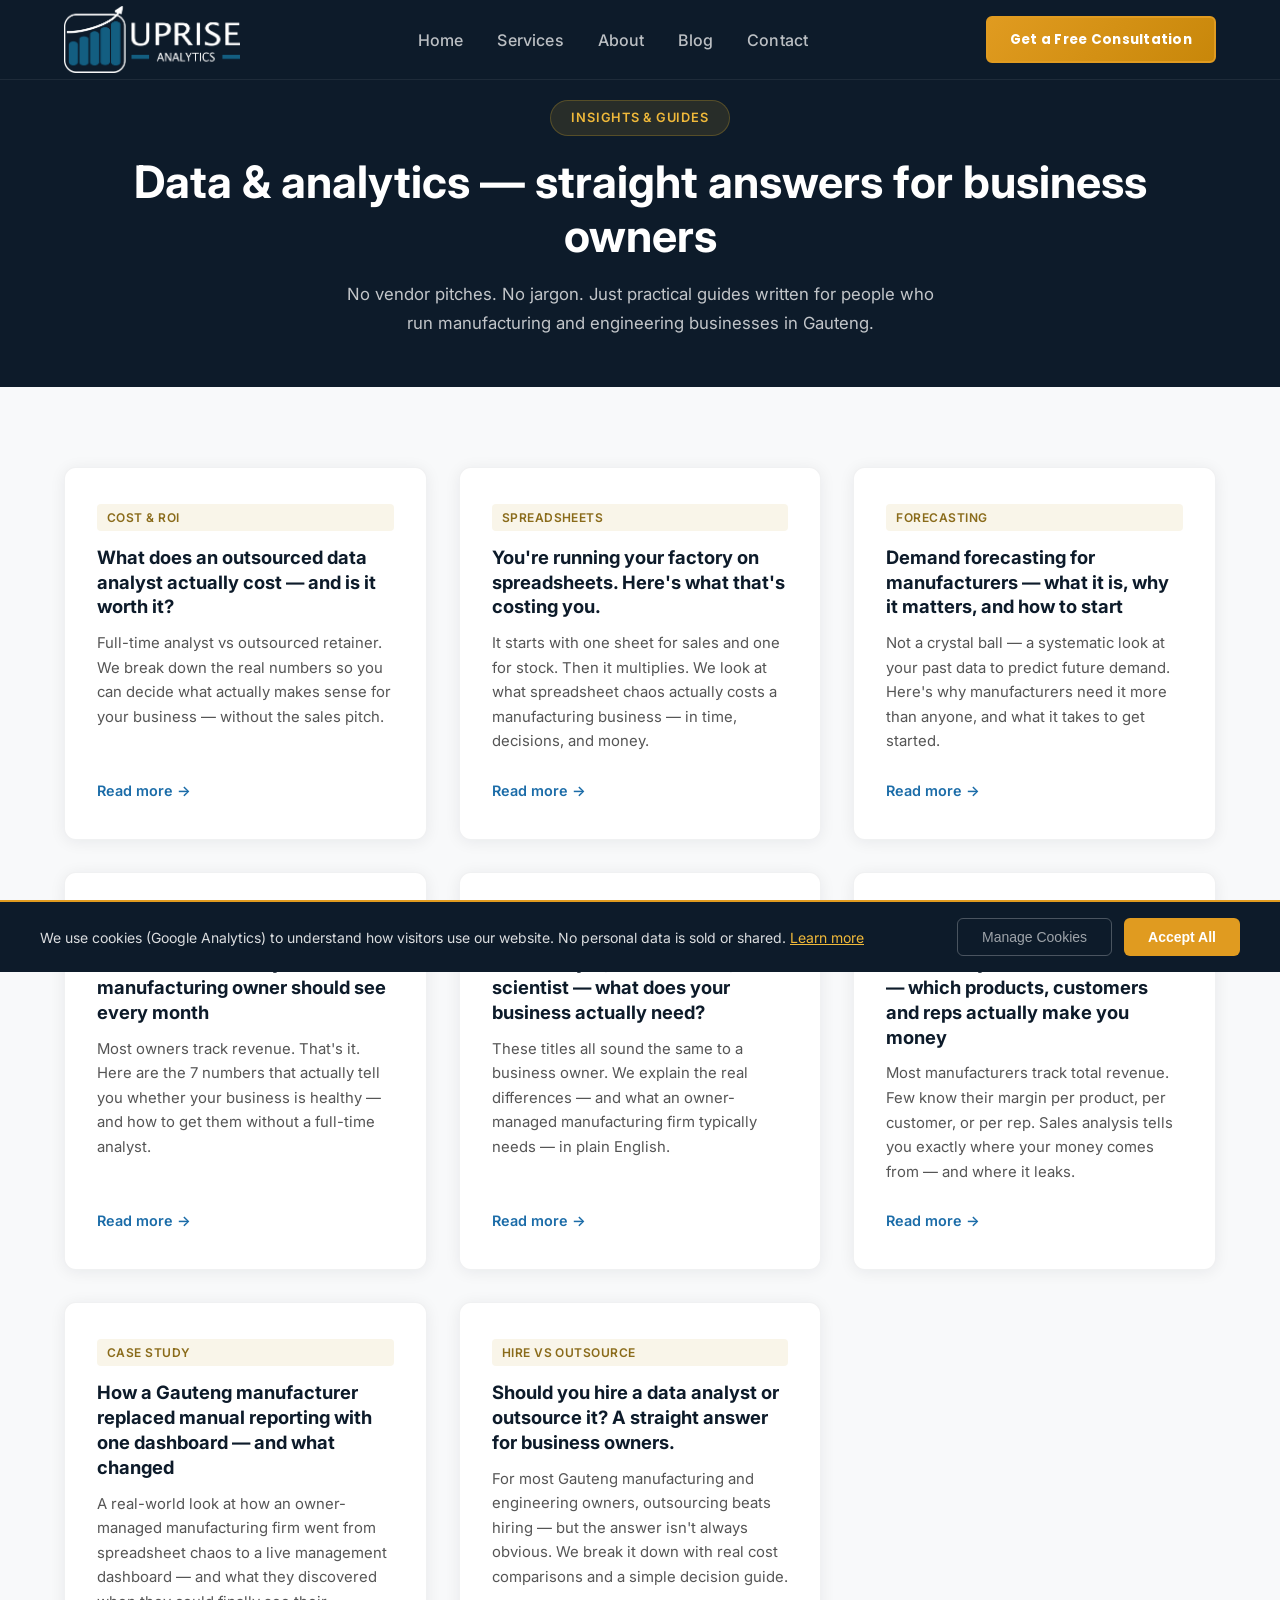
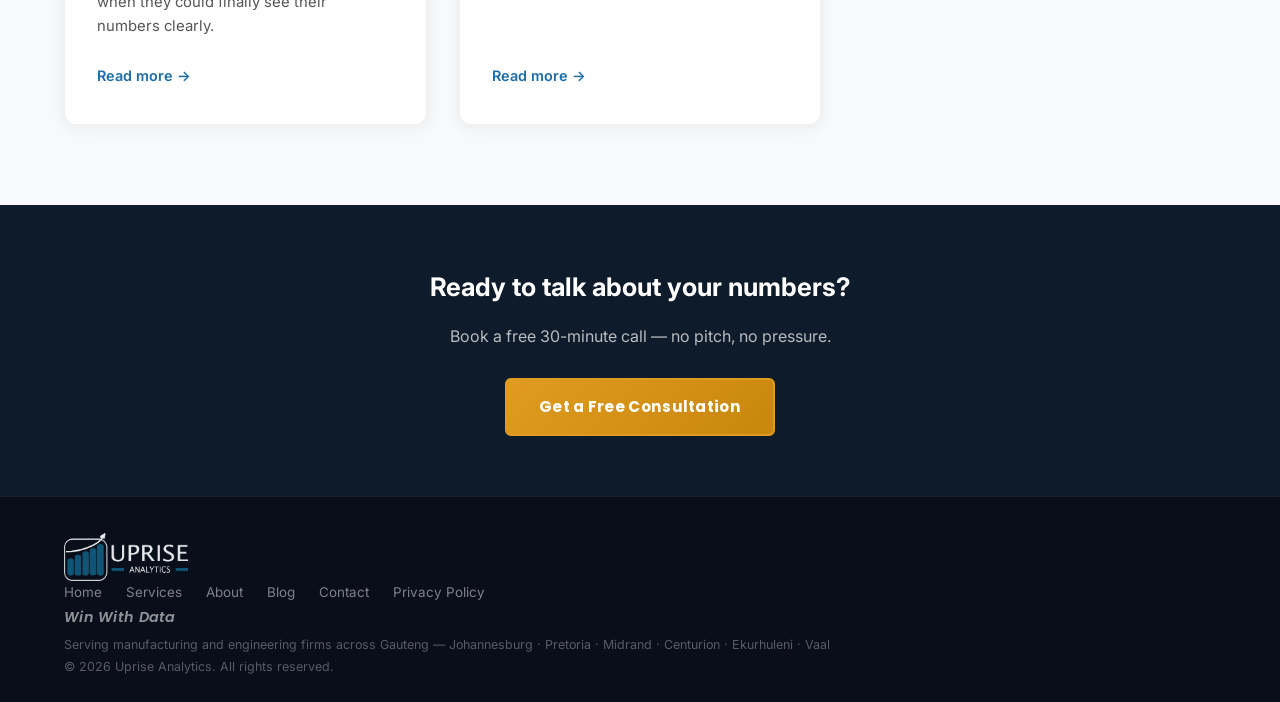
==== commit 35c8bf72: "Fix blog hero background: var(--color-navy) was undefined, use hardcoded #0D1B2A Co-Authored-By: Cla" ====
--- a/blog/index.html
+++ b/blog/index.html
@@ -1,4 +1,4 @@
-<!DOCTYPE html>
+﻿<!DOCTYPE html>
 <html lang="en">
 <head>
     <!-- Disable GA if user opted out -->
@@ -44,9 +44,9 @@
     <link rel="stylesheet" href="../css/styles.css">
     <style>
         .blog-hero {
-            background: var(--color-navy);
+            background: #0D1B2A;
             color: white;
-            padding: 120px 0 60px;
+            padding: 100px 0 48px;
             text-align: center;
         }
         .blog-hero-badge {
--- a/css/styles.css
+++ b/css/styles.css
@@ -60,6 +60,7 @@
     background: var(--color-white);
     line-height: 1.75;
     -webkit-font-smoothing: antialiased;
+    overflow-x: hidden;
 }
 
 img  { max-width: 100%; display: block; }
@@ -162,9 +163,9 @@
     background: rgba(28,61,90,0.08);
     color: var(--color-primary);
     border-radius: 100px;
-    font-size: 0.72rem;
+    font-size: 0.88rem;
     font-weight: 700;
-    letter-spacing: 0.12em;
+    letter-spacing: 0.1em;
     text-transform: uppercase;
     margin-bottom: 14px;
 }
@@ -243,7 +244,7 @@
 .nav-link {
     padding: 8px 16px;
     border-radius: var(--radius-sm);
-    font-size: 0.88rem;
+    font-size: 1rem;
     font-weight: 500;
     color: rgba(255,255,255,0.72);
     transition: var(--transition);
@@ -289,7 +290,7 @@
 
 /* Navbar logo */
 .nav-logo-img {
-    height: 52px;
+    height: 68px;
     width: auto;
     object-fit: contain;
     display: block;
@@ -330,14 +331,39 @@
     pointer-events: none;
 }
 
+.hero-dashboard-bg {
+    position: absolute;
+    bottom: 0;
+    left: 0;
+    width: 58%;
+    pointer-events: none;
+    z-index: 0;
+    opacity: 0.52;
+    mask-image: linear-gradient(to right, rgba(0,0,0,0.6) 0%, rgba(0,0,0,0.3) 60%, transparent 100%),
+                linear-gradient(to top, rgba(0,0,0,0.8) 0%, rgba(0,0,0,0.5) 50%, transparent 100%);
+    mask-composite: intersect;
+    -webkit-mask-image: linear-gradient(to right, rgba(0,0,0,0.6) 0%, rgba(0,0,0,0.3) 60%, transparent 100%),
+                        linear-gradient(to top, rgba(0,0,0,0.8) 0%, rgba(0,0,0,0.5) 50%, transparent 100%);
+    -webkit-mask-composite: source-in;
+}
+
+.hero-dashboard-bg svg {
+    width: 100%;
+    height: auto;
+    display: block;
+}
+
 .hero-container {
     flex: 1;
-    display: grid;
-    grid-template-columns: 1fr 1fr;
-    gap: 56px;
-    align-items: center;
-    padding-top: 72px;
-    padding-bottom: 56px;
+    display: flex;
+    align-items: center;
+    justify-content: center;
+    padding: 80px 60px 64px;
+}
+
+.hero-content {
+    text-align: center;
+    width: 100%;
 }
 
 /* About card logo */
@@ -367,25 +393,28 @@
 
 .hero-title {
     font-family: var(--font-heading);
-    font-size: clamp(2.4rem, 5.5vw, 3.5rem);
+    font-size: clamp(2.4rem, 5.5vw, 5rem);
     font-weight: 800;
     color: var(--color-white);
-    line-height: 1.15;
-    margin-bottom: 22px;
+    line-height: 1.05;
+    margin-bottom: 32px;
 }
 
 .hero-subtitle {
-    font-size: 1.1rem;
-    color: rgba(255,255,255,0.72);
-    line-height: 1.8;
+    font-size: 1.15rem;
+    color: rgba(255,255,255,0.7);
+    line-height: 1.85;
     margin-bottom: 40px;
-    max-width: 480px;
+    max-width: 760px;
+    margin-left: auto;
+    margin-right: auto;
 }
 
 .hero-actions {
     display: flex;
     gap: 14px;
     flex-wrap: wrap;
+    justify-content: center;
 }
 
 .hero-slogan {
@@ -405,24 +434,7 @@
     letter-spacing: 0.01em;
 }
 
-/* Chart graphic */
-.hero-visual {
-    display: flex;
-    align-items: center;
-    justify-content: center;
-}
-
-.chart-graphic {
-    background: rgba(255,255,255,0.04);
-    border: 1px solid rgba(255,255,255,0.1);
-    border-radius: var(--radius-lg);
-    padding: 28px 24px;
-    backdrop-filter: blur(8px);
-    width: 100%;
-    max-width: 420px;
-}
-
-.hero-chart { width: 100%; }
+/* Scroll indicator */
 
 /* Scroll indicator */
 .hero-scroll {
@@ -457,56 +469,75 @@
     background: var(--color-white);
     border-top: 1px solid var(--color-gray-200);
     border-bottom: 1px solid var(--color-gray-200);
-    padding: 22px 0;
-}
-
-.tools-strip-inner {
-    display: flex;
-    align-items: center;
-    gap: 32px;
-    flex-wrap: wrap;
+    padding: 32px 0 28px;
 }
 
 .tools-strip-label {
-    font-size: 0.67rem;
+    font-size: 1.5rem;
     font-weight: 700;
-    letter-spacing: 0.14em;
-    text-transform: uppercase;
-    color: var(--color-text-muted);
-    white-space: nowrap;
-    flex-shrink: 0;
-}
-
-.tools-list {
-    display: flex;
-    align-items: center;
-    flex-wrap: wrap;
-    gap: 0;
-    flex: 1;
+    font-family: var(--font-heading);
+    color: var(--color-navy);
+    text-align: center;
+    margin: 0 0 20px;
+}
+
+.tools-marquee-wrapper {
+    overflow: hidden;
+    width: 100%;
+    -webkit-mask-image: linear-gradient(to right, transparent 0%, black 8%, black 92%, transparent 100%);
+    mask-image: linear-gradient(to right, transparent 0%, black 8%, black 92%, transparent 100%);
+}
+
+.tools-track {
+    display: flex;
+    width: max-content;
+    will-change: transform;
+    animation: marquee-scroll 30s linear infinite;
+}
+
+.tools-track:hover {
+    animation-play-state: paused;
+}
+
+@keyframes marquee-scroll {
+    from { transform: translateX(0); }
+    to   { transform: translateX(-25%); }
 }
 
 .tool-item {
-    font-size: 0.8rem;
+    font-size: 0.95rem;
     font-weight: 600;
     color: var(--color-text);
     font-family: var(--font-heading);
-    padding: 4px 18px;
+    padding: 6px 32px;
     border-right: 1px solid var(--color-gray-200);
     white-space: nowrap;
 }
 
-.tool-item:last-child {
-    border-right: none;
-}
-
 
 /* ================================================
    SERVICES
    ================================================ */
 .services {
     padding: 80px 0;
-    background: var(--color-surface);
-}
+    background-color: var(--color-surface);
+    background-image: url('../Images/ChatGPT Image Jun 24, 2026, 04_42_39 AM.png');
+    background-size: 960px auto;
+    background-position: top left;
+    background-repeat: repeat;
+    position: relative;
+}
+
+.services::before {
+    content: '';
+    position: absolute;
+    inset: 0;
+    background: rgba(255,255,255,0.80);
+    pointer-events: none;
+    z-index: 0;
+}
+
+.services .container { position: relative; z-index: 1; }
 
 .services-grid {
     display: grid;
@@ -518,9 +549,10 @@
     background: var(--color-white);
     border: 1.5px solid var(--color-gray-200);
     border-radius: var(--radius-lg);
-    padding: 40px 32px;
+    padding: 56px 40px;
     position: relative;
     transition: var(--transition);
+    box-shadow: 0 8px 40px rgba(0,0,0,0.10);
 }
 
 .service-card:hover {
@@ -579,6 +611,7 @@
 
 .service-title {
     font-family: var(--font-heading);
+    text-align: center;
     font-size: 1.1rem;
     font-weight: 700;
     color: var(--color-text);
@@ -591,6 +624,24 @@
     color: var(--color-text-muted);
     line-height: 1.75;
     margin-bottom: 24px;
+}
+
+.service-row {
+    display: grid;
+    grid-template-columns: 1fr 1fr;
+    gap: 48px;
+    align-items: center;
+    margin-bottom: 56px;
+}
+
+.service-row:last-of-type { margin-bottom: 0; }
+
+.service-row-image img {
+    width: 100%;
+    height: auto;
+    border-radius: var(--radius-lg);
+    box-shadow: 0 8px 40px rgba(0,0,0,0.13);
+    display: block;
 }
 
 .service-list {
@@ -742,26 +793,28 @@
 .about-stat {
     display: flex;
     flex-direction: column;
-    gap: 4px;
+    align-items: center;
+    text-align: center;
+    gap: 6px;
 }
 
 .stat-number {
     font-family: var(--font-heading);
-    font-size: 1.9rem;
+    font-size: clamp(1.6rem, 3.5vw, 2.6rem);
     font-weight: 800;
     color: var(--color-accent);
     line-height: 1;
 }
 
 .stat-label {
-    font-size: 0.82rem;
+    font-size: 0.88rem;
     color: rgba(255,255,255,0.65);
     letter-spacing: 0.03em;
 }
 
 /* About text side */
-.about-content .section-badge { display: inline-block; margin-bottom: 12px; }
-.about-content .section-title { text-align: left; margin-bottom: 24px; }
+.about-badge { display: block; width: fit-content; margin: 0 auto 40px; }
+.about-content .section-title { display: block; width: 100%; text-align: center; margin-bottom: 24px; font-size: clamp(1.6rem, 2.8vw, 2.2rem); }
 
 .about-text {
     font-size: 1rem;
@@ -770,7 +823,7 @@
     margin-bottom: 16px;
 }
 
-.about-content .btn { margin-top: 32px; }
+.about-content .btn { margin-top: 32px; display: block; width: fit-content; margin-left: auto; margin-right: auto; }
 
 
 /* ================================================
@@ -930,20 +983,66 @@
 
 
 /* ================================================
+   WHATSAPP FAB (mobile only)
+   ================================================ */
+.whatsapp-fab {
+    display: none;
+    position: fixed;
+    bottom: 24px;
+    right: 24px;
+    width: 56px;
+    height: 56px;
+    background: #25D366;
+    border-radius: 50%;
+    align-items: center;
+    justify-content: center;
+    box-shadow: 0 4px 20px rgba(37,211,102,0.45);
+    z-index: 9999;
+    transition: transform 0.2s ease, box-shadow 0.2s ease;
+}
+
+.whatsapp-fab:hover {
+    transform: scale(1.08);
+    box-shadow: 0 6px 28px rgba(37,211,102,0.6);
+}
+
+@media (max-width: 768px) {
+    .whatsapp-fab {
+        display: flex;
+        opacity: 0;
+        pointer-events: none;
+        transform: scale(0.8);
+        transition: opacity 0.3s ease, transform 0.3s ease, box-shadow 0.2s ease;
+    }
+    .whatsapp-fab.whatsapp-fab--visible {
+        opacity: 1;
+        pointer-events: auto;
+        transform: scale(1);
+    }
+}
+
+/* ================================================
    FOOTER
    ================================================ */
 .footer {
     background: #080F1A;
     border-top: 1px solid rgba(255,255,255,0.07);
-    padding: 30px 0;
-}
-
-.footer-container {
-    display: flex;
-    align-items: center;
-    justify-content: space-between;
-    gap: 24px;
+    padding: 36px 0 24px;
+}
+
+.footer-top {
+    display: flex;
+    align-items: center;
+    justify-content: center;
+    gap: 48px;
     flex-wrap: wrap;
+    margin-bottom: 24px;
+}
+
+.footer-bottom {
+    text-align: center;
+    border-top: 1px solid rgba(255,255,255,0.07);
+    padding-top: 20px;
 }
 
 .footer-logo { display: flex; align-items: center; }
@@ -1025,7 +1124,7 @@
     /* Logo: swap to dark version, larger on mobile */
     .nav-logo-white { display: none; }
     .nav-logo-dark  { display: block; }
-    .nav-logo-img   { height: 48px; }
+    .nav-logo-img   { height: 62px; }
 
     /* Nav links: dark text on white dropdown */
     .nav-link                { color: rgba(13,27,42,0.72); padding: 14px 12px; font-size: 0.95rem; }
@@ -1079,30 +1178,24 @@
     .cta-strip { padding: 36px 0; }
 
     /* ---- Tools strip ---- */
-    .tools-strip         { padding: 18px 0; }
-    .tools-strip-inner   { flex-direction: column; gap: 12px; }
-    .tools-list          { justify-content: center; }
-    .tool-item           { border-right: none; padding: 3px 12px; }
+    .tools-strip       { padding: 24px 0 20px; }
+    .tools-strip-label { font-size: 1.2rem; margin-bottom: 16px; }
+    .tool-item         { font-size: 0.88rem; padding: 4px 20px; }
 
     /* ---- CTA strip ---- */
     .cta-strip-inner { flex-direction: column; text-align: center; gap: 20px; }
 
     /* ---- Hero ---- */
-    .hero-container {
-        grid-template-columns: 1fr;
-        padding-top: 40px;
-        padding-bottom: 40px;
-        text-align: center;
-    }
-    .hero-badge    { display: inline-block; }
-    .hero-subtitle { margin-left: auto; margin-right: auto; }
-    .hero-actions  { justify-content: center; }
-    .hero-trust    { text-align: center; }
-    .hero-visual   { display: none; }
+    .hero-container { padding: 40px 20px 48px; }
+    .hero-badge     { display: inline-block; }
+    .hero-actions   { justify-content: center; }
 
     /* ---- Services ---- */
     .services-grid { grid-template-columns: 1fr; }
     .service-card  { padding: 32px 24px; }
+    .service-row   { grid-template-columns: 1fr; gap: 24px; margin-bottom: 48px; }
+    .service-row .service-card { order: 1; }
+    .service-row .service-row-image { order: 2; }
 
     /* ---- Why Us ---- */
     .why-card  { padding: 28px 20px; }
@@ -1130,7 +1223,7 @@
     .form-group textarea { font-size: 16px; }
 
     /* ---- Footer ---- */
-    .footer-container  { flex-direction: column; text-align: center; gap: 16px; }
+    .footer-top  { flex-direction: column; text-align: center; gap: 16px; }
     .footer-nav        { justify-content: center; flex-wrap: wrap; gap: 16px; }
 }
 
@@ -1141,7 +1234,7 @@
 @media (max-width: 480px) {
     :root { --nav-height: 64px; }
 
-    .nav-logo-img   { height: 40px; }
+    .nav-logo-img   { height: 56px; }
 
     /* Section padding tighter on small phones */
     .services  { padding: 48px 0; }
@@ -1153,7 +1246,7 @@
     .section-header { margin-bottom: 36px; }
 
     /* Hero */
-    .hero-title    { font-size: clamp(1.9rem, 8vw, 2.4rem); }
+    .hero-title    { font-size: clamp(2rem, 9vw, 2.8rem); }
     .hero-subtitle { font-size: 0.97rem; }
     .hero-actions  { flex-direction: column; }
     .hero-actions .btn { width: 100%; justify-content: center; }
@@ -1172,7 +1265,7 @@
     .contact-item { gap: 12px; }
 
     /* Footer */
-    .footer-container { flex-direction: column; text-align: center; }
+    .footer-top { flex-direction: column; text-align: center; }
     .footer-nav       { justify-content: center; flex-wrap: wrap; gap: 14px; }
 }
 
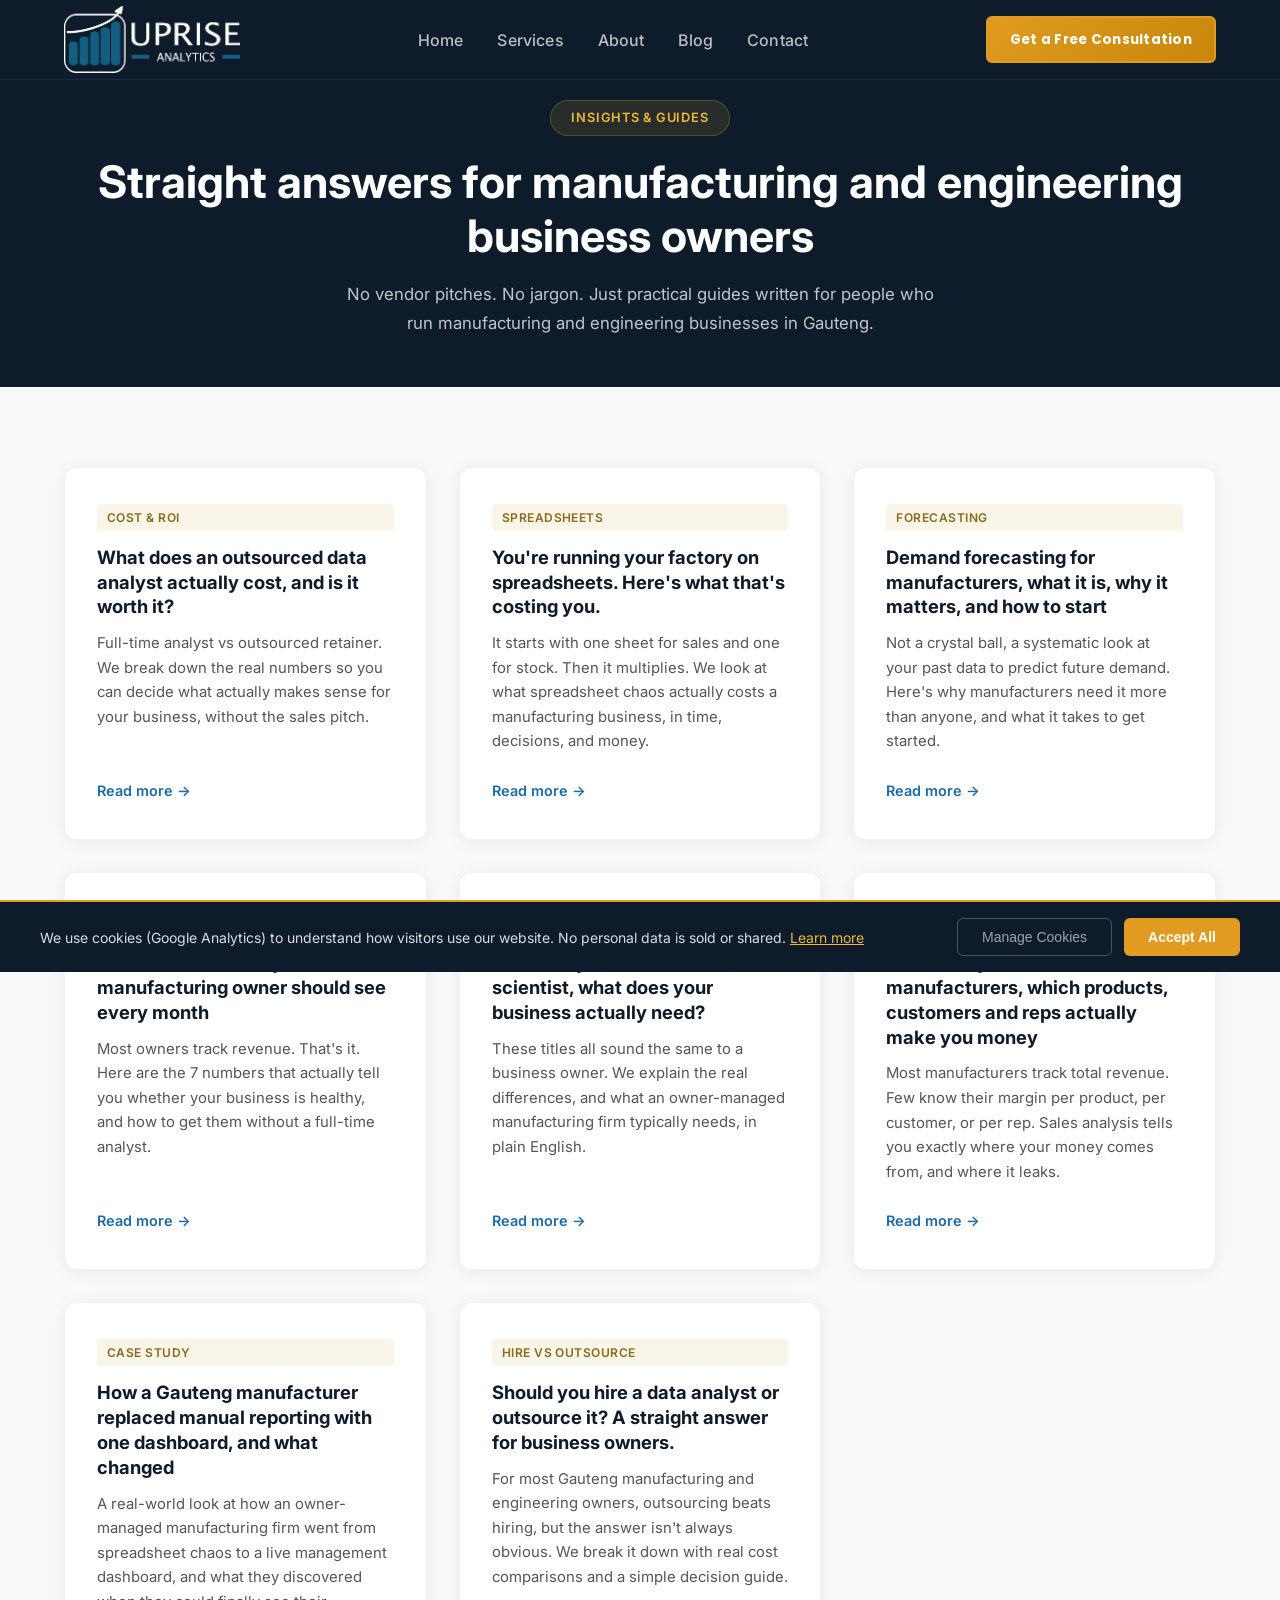
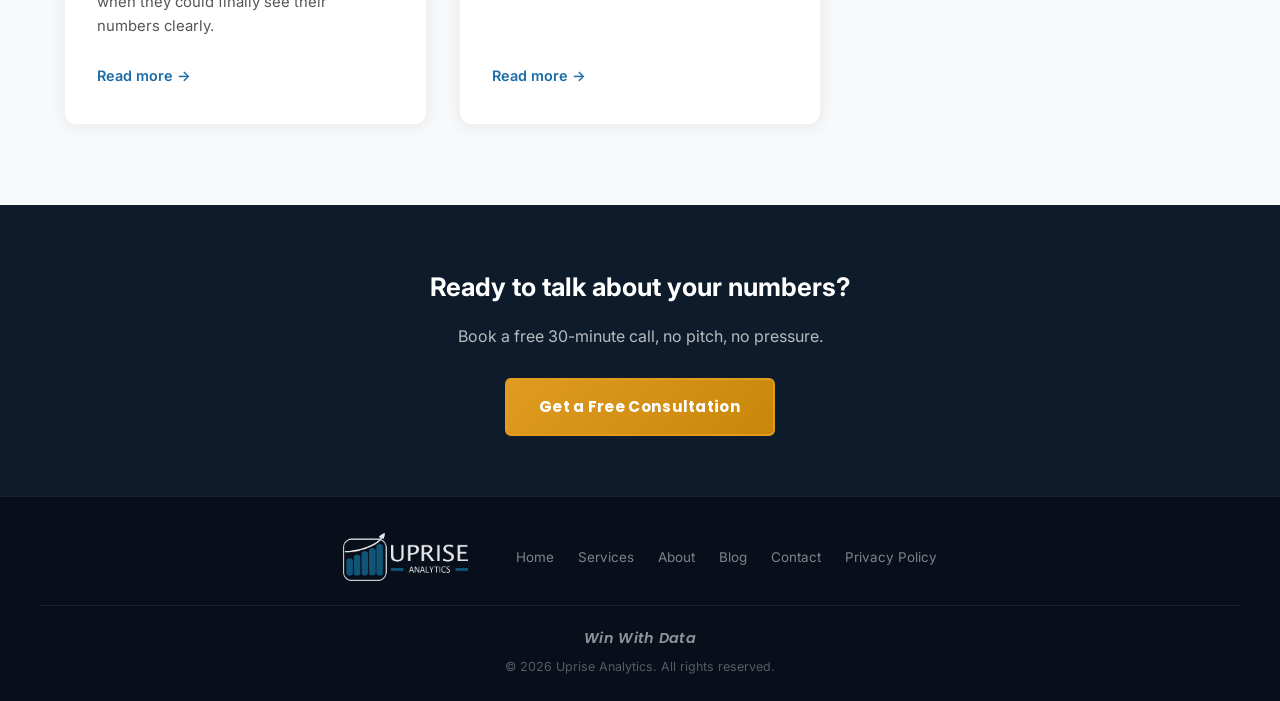
==== commit b2e6f2ed: "Fix blog: remove em dashes, match header and footer to main page Co-Authored-By: Claude Sonnet 4.6 <" ====
--- a/blog/index.html
+++ b/blog/index.html
@@ -183,7 +183,7 @@
     <section class="blog-hero">
         <div class="container">
             <span class="blog-hero-badge">Insights &amp; Guides</span>
-            <h1>Data &amp; analytics &mdash; straight answers for business owners</h1>
+            <h1>Straight answers for manufacturing and engineering business owners</h1>
             <p>No vendor pitches. No jargon. Just practical guides written for people who run manufacturing and engineering businesses in Gauteng.</p>
         </div>
     </section>
@@ -195,57 +195,57 @@
 
                 <div class="blog-card">
                     <span class="blog-card-tag">Cost &amp; ROI</span>
-                    <h2>What does an outsourced data analyst actually cost &mdash; and is it worth it?</h2>
-                    <p>Full-time analyst vs outsourced retainer. We break down the real numbers so you can decide what actually makes sense for your business &mdash; without the sales pitch.</p>
+                    <h2>What does an outsourced data analyst actually cost, and is it worth it?</h2>
+                    <p>Full-time analyst vs outsourced retainer. We break down the real numbers so you can decide what actually makes sense for your business, without the sales pitch.</p>
                     <a href="outsourced-data-analyst-cost-south-africa.html" class="blog-card-link">Read more &rarr;</a>
                 </div>
 
                 <div class="blog-card">
                     <span class="blog-card-tag">Spreadsheets</span>
                     <h2>You're running your factory on spreadsheets. Here's what that's costing you.</h2>
-                    <p>It starts with one sheet for sales and one for stock. Then it multiplies. We look at what spreadsheet chaos actually costs a manufacturing business &mdash; in time, decisions, and money.</p>
+                    <p>It starts with one sheet for sales and one for stock. Then it multiplies. We look at what spreadsheet chaos actually costs a manufacturing business, in time, decisions, and money.</p>
                     <a href="running-manufacturing-business-on-spreadsheets.html" class="blog-card-link">Read more &rarr;</a>
                 </div>
 
                 <div class="blog-card">
                     <span class="blog-card-tag">Forecasting</span>
-                    <h2>Demand forecasting for manufacturers &mdash; what it is, why it matters, and how to start</h2>
-                    <p>Not a crystal ball &mdash; a systematic look at your past data to predict future demand. Here's why manufacturers need it more than anyone, and what it takes to get started.</p>
+                    <h2>Demand forecasting for manufacturers, what it is, why it matters, and how to start</h2>
+                    <p>Not a crystal ball, a systematic look at your past data to predict future demand. Here's why manufacturers need it more than anyone, and what it takes to get started.</p>
                     <a href="demand-forecasting-manufacturers-south-africa.html" class="blog-card-link">Read more &rarr;</a>
                 </div>
 
                 <div class="blog-card">
                     <span class="blog-card-tag">KPIs</span>
                     <h2>The 7 numbers every manufacturing owner should see every month</h2>
-                    <p>Most owners track revenue. That's it. Here are the 7 numbers that actually tell you whether your business is healthy &mdash; and how to get them without a full-time analyst.</p>
+                    <p>Most owners track revenue. That's it. Here are the 7 numbers that actually tell you whether your business is healthy, and how to get them without a full-time analyst.</p>
                     <a href="manufacturing-kpis-every-owner-should-track.html" class="blog-card-link">Read more &rarr;</a>
                 </div>
 
                 <div class="blog-card">
                     <span class="blog-card-tag">Hiring Guide</span>
-                    <h2>Data analyst, BI consultant, data scientist &mdash; what does your business actually need?</h2>
-                    <p>These titles all sound the same to a business owner. We explain the real differences &mdash; and what an owner-managed manufacturing firm typically needs &mdash; in plain English.</p>
+                    <h2>Data analyst, BI consultant, data scientist, what does your business actually need?</h2>
+                    <p>These titles all sound the same to a business owner. We explain the real differences, and what an owner-managed manufacturing firm typically needs, in plain English.</p>
                     <a href="data-analyst-vs-bi-consultant.html" class="blog-card-link">Read more &rarr;</a>
                 </div>
 
                 <div class="blog-card">
                     <span class="blog-card-tag">Sales Analysis</span>
-                    <h2>Sales analysis for manufacturers &mdash; which products, customers and reps actually make you money</h2>
-                    <p>Most manufacturers track total revenue. Few know their margin per product, per customer, or per rep. Sales analysis tells you exactly where your money comes from &mdash; and where it leaks.</p>
+                    <h2>Sales analysis for manufacturers, which products, customers and reps actually make you money</h2>
+                    <p>Most manufacturers track total revenue. Few know their margin per product, per customer, or per rep. Sales analysis tells you exactly where your money comes from, and where it leaks.</p>
                     <a href="sales-analysis-for-manufacturers.html" class="blog-card-link">Read more &rarr;</a>
                 </div>
 
                 <div class="blog-card">
                     <span class="blog-card-tag">Case Study</span>
-                    <h2>How a Gauteng manufacturer replaced manual reporting with one dashboard &mdash; and what changed</h2>
-                    <p>A real-world look at how an owner-managed manufacturing firm went from spreadsheet chaos to a live management dashboard &mdash; and what they discovered when they could finally see their numbers clearly.</p>
+                    <h2>How a Gauteng manufacturer replaced manual reporting with one dashboard, and what changed</h2>
+                    <p>A real-world look at how an owner-managed manufacturing firm went from spreadsheet chaos to a live management dashboard, and what they discovered when they could finally see their numbers clearly.</p>
                     <a href="gauteng-manufacturing-dashboard-case-study.html" class="blog-card-link">Read more &rarr;</a>
                 </div>
 
                 <div class="blog-card">
                     <span class="blog-card-tag">Hire vs Outsource</span>
                     <h2>Should you hire a data analyst or outsource it? A straight answer for business owners.</h2>
-                    <p>For most Gauteng manufacturing and engineering owners, outsourcing beats hiring &mdash; but the answer isn't always obvious. We break it down with real cost comparisons and a simple decision guide.</p>
+                    <p>For most Gauteng manufacturing and engineering owners, outsourcing beats hiring, but the answer isn't always obvious. We break it down with real cost comparisons and a simple decision guide.</p>
                     <a href="hire-or-outsource-data-analyst.html" class="blog-card-link">Read more &rarr;</a>
                 </div>
 
@@ -257,14 +257,14 @@
     <section class="blog-cta-section">
         <div class="container">
             <h2>Ready to talk about your numbers?</h2>
-            <p>Book a free 30-minute call &mdash; no pitch, no pressure.</p>
+            <p>Book a free 30-minute call, no pitch, no pressure.</p>
             <a href="/#contact" class="btn btn-accent">Get a Free Consultation</a>
         </div>
     </section>
 
     <!-- FOOTER -->
     <footer class="footer">
-        <div class="container footer-container">
+        <div class="container footer-top">
             <a href="/" class="nav-logo footer-logo">
                 <img src="../Images/logo-white.png" alt="Uprise Analytics" class="footer-logo-img">
             </a>
@@ -276,8 +276,9 @@
                 <a href="/#contact">Contact</a>
                 <a href="/privacy-policy.html">Privacy Policy</a>
             </nav>
+        </div>
+        <div class="container footer-bottom">
             <p class="footer-tagline"><em>Win With Data</em></p>
-            <p class="footer-copy">Serving manufacturing and engineering firms across Gauteng &mdash; Johannesburg &middot; Pretoria &middot; Midrand &middot; Centurion &middot; Ekurhuleni &middot; Vaal</p>
             <p class="footer-copy">&copy; 2026 Uprise Analytics. All rights reserved.</p>
         </div>
     </footer>
@@ -318,7 +319,7 @@
                 <div class="cookie-row">
                     <div class="cookie-row__info">
                         <strong>Analytics Cookies</strong>
-                        <p>Google Analytics &mdash; helps us understand how visitors use our site. No personal data is sold or shared.</p>
+                        <p>Google Analytics, helps us understand how visitors use our site. No personal data is sold or shared.</p>
                     </div>
                     <label class="cookie-toggle">
                         <input type="checkbox" id="analyticsToggle" checked>
